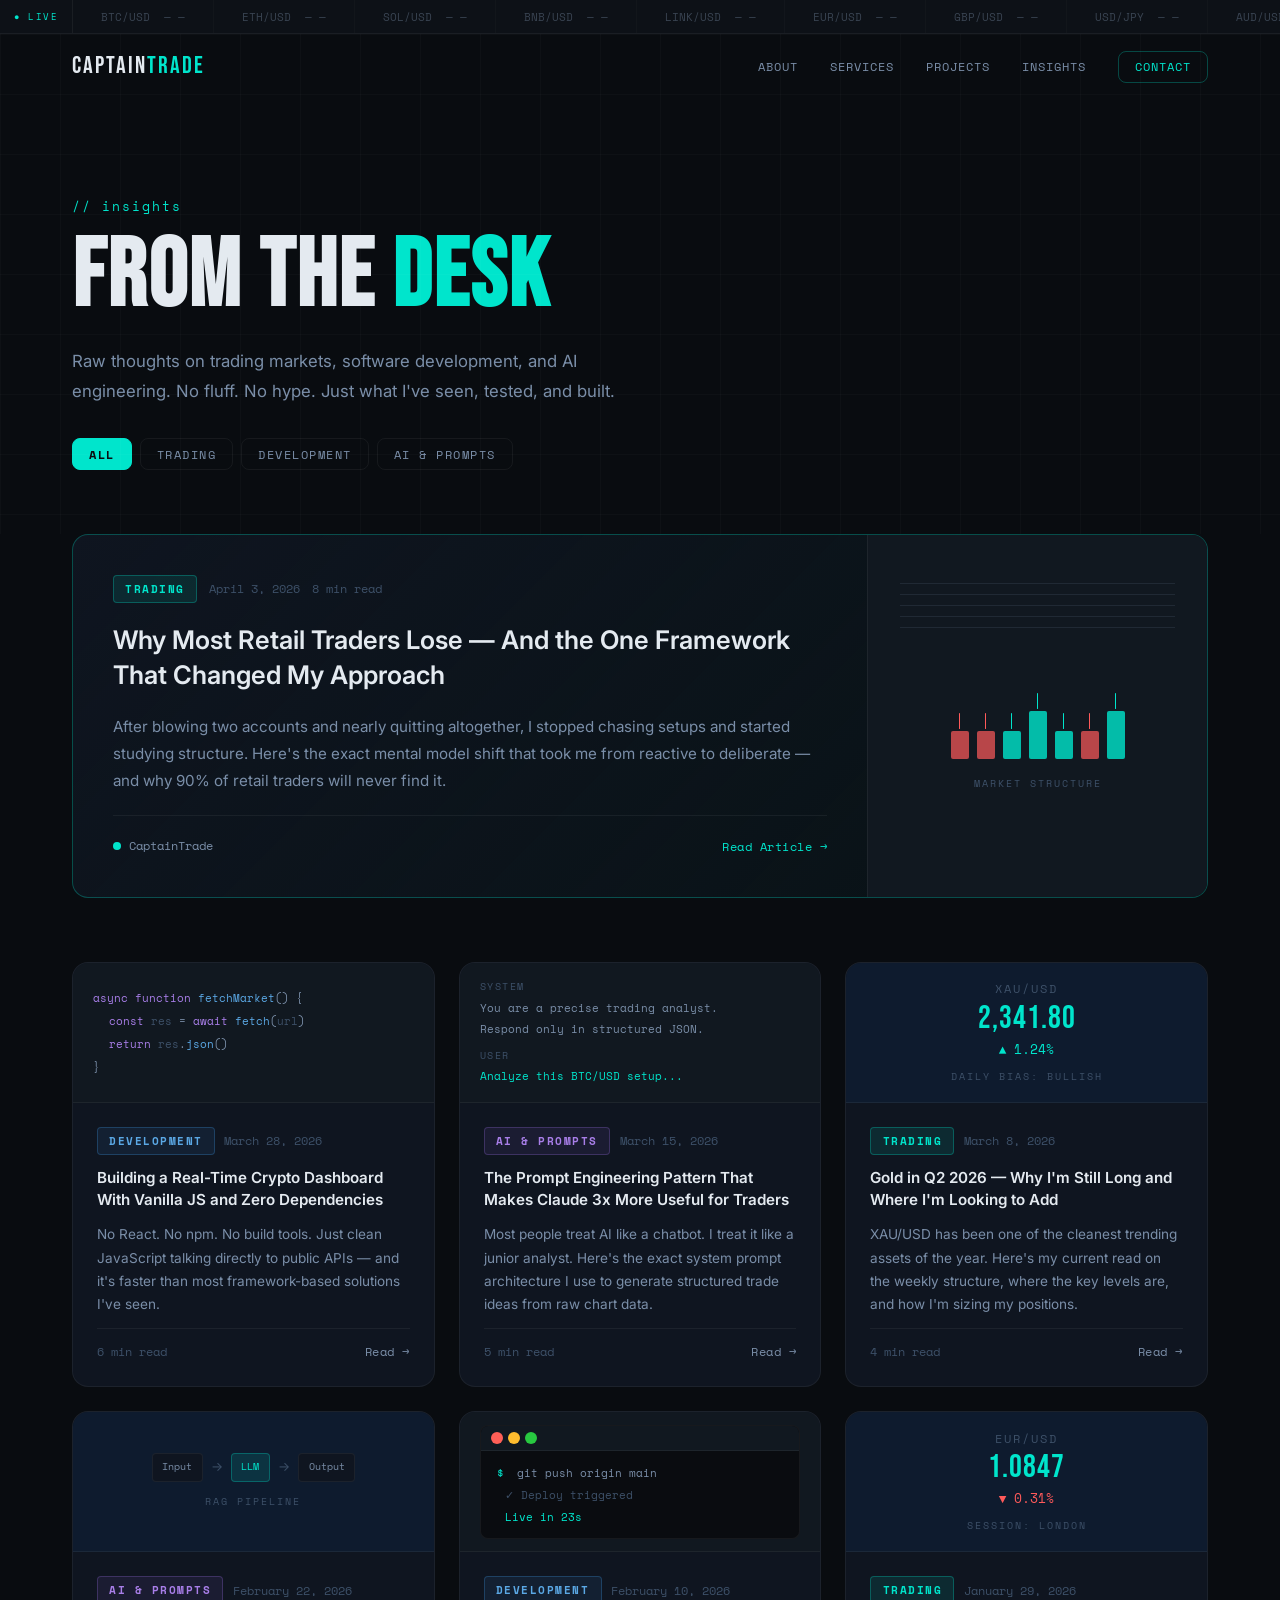
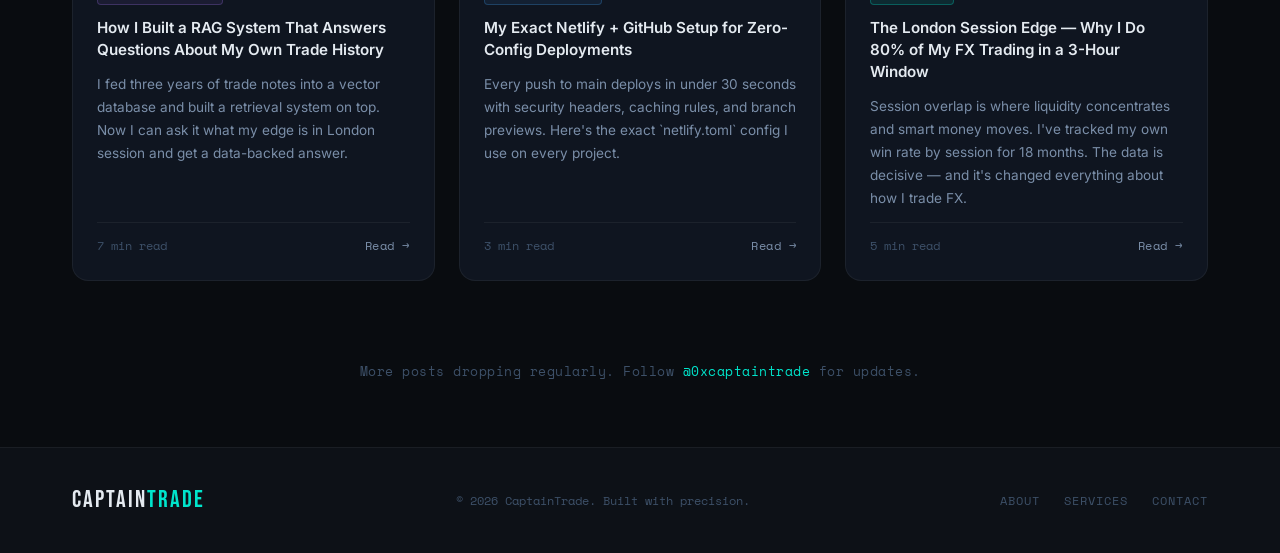
==== blog.html @ 6152d5cd "feat: 7 full blog post pages with TOC, sidebar, reading progress" ====
<!DOCTYPE html>
<html lang="en">
<head>
  <meta charset="UTF-8" />
  <meta name="viewport" content="width=device-width, initial-scale=1.0" />
  <title>Insights — CaptainTrade | Trading · Dev · AI</title>
  <meta name="description" content="Raw insights from the desk of CaptainTrade — market analysis, dev breakdowns, and AI engineering notes." />
  <meta name="author" content="CaptainTrade" />
  <meta name="robots" content="index, follow" />
  <link rel="canonical" href="https://captaintrade.netlify.app/blog" />

  <!-- Open Graph -->
  <meta property="og:type" content="website" />
  <meta property="og:url" content="https://captaintrade.netlify.app/blog" />
  <meta property="og:title" content="Insights — CaptainTrade" />
  <meta property="og:description" content="Trading analysis, dev breakdowns, and AI engineering notes from CaptainTrade." />
  <meta property="og:image" content="assets/images/pfp.jpg" />

  <!-- Twitter Card -->
  <meta name="twitter:card" content="summary_large_image" />
  <meta name="twitter:site" content="@0xcaptaintrade" />
  <meta name="twitter:title" content="Insights — CaptainTrade" />
  <meta name="twitter:description" content="Trading analysis, dev breakdowns, and AI engineering notes." />
  <meta name="twitter:image" content="assets/images/pfp.jpg" />

  <link rel="icon" type="image/x-icon" href="favicon.ico" />
  <link rel="preconnect" href="https://fonts.googleapis.com" />
  <link rel="preconnect" href="https://fonts.gstatic.com" crossorigin />
  <link href="https://fonts.googleapis.com/css2?family=Space+Mono:ital,wght@0,400;0,700;1,400&family=Bebas+Neue&family=Inter:wght@300;400;500;600&display=swap" rel="stylesheet" />
  <link rel="stylesheet" href="css/style.css" />
  <link rel="stylesheet" href="css/blog.css" />
</head>
<body>

  <!-- ========== TICKER ========== -->
  <div class="ticker-wrapper">
    <div class="ticker-track" id="tickerTrack">
      <span class="tick" id="t-BTC">BTC/USD &nbsp;— —</span>
      <span class="tick" id="t-ETH">ETH/USD &nbsp;— —</span>
      <span class="tick" id="t-SOL">SOL/USD &nbsp;— —</span>
      <span class="tick" id="t-BNB">BNB/USD &nbsp;— —</span>
      <span class="tick" id="t-LINK">LINK/USD &nbsp;— —</span>
      <span class="tick" id="t-EUR">EUR/USD &nbsp;— —</span>
      <span class="tick" id="t-GBP">GBP/USD &nbsp;— —</span>
      <span class="tick" id="t-JPY">USD/JPY &nbsp;— —</span>
      <span class="tick" id="t-AUD">AUD/USD &nbsp;— —</span>
      <span class="tick" id="t-XAU">XAU/USD &nbsp;— —</span>
      <span class="tick" id="t-BTC2">BTC/USD &nbsp;— —</span>
      <span class="tick" id="t-ETH2">ETH/USD &nbsp;— —</span>
      <span class="tick" id="t-SOL2">SOL/USD &nbsp;— —</span>
      <span class="tick" id="t-BNB2">BNB/USD &nbsp;— —</span>
      <span class="tick" id="t-LINK2">LINK/USD &nbsp;— —</span>
      <span class="tick" id="t-EUR2">EUR/USD &nbsp;— —</span>
      <span class="tick" id="t-GBP2">GBP/USD &nbsp;— —</span>
      <span class="tick" id="t-JPY2">USD/JPY &nbsp;— —</span>
      <span class="tick" id="t-AUD2">AUD/USD &nbsp;— —</span>
      <span class="tick" id="t-XAU2">XAU/USD &nbsp;— —</span>
    </div>
  </div>

  <!-- ========== NAVBAR ========== -->
  <nav id="navbar" class="scrolled">
    <div class="nav-inner">
      <a href="index.html" class="nav-logo">CAPTAIN<span>TRADE</span></a>
      <ul class="nav-links">
        <li><a href="index.html#about">About</a></li>
        <li><a href="index.html#services">Services</a></li>
        <li><a href="index.html#projects">Projects</a></li>
        <li><a href="blog.html" style="color: var(--accent);">Insights</a></li>
        <li><a href="index.html#contact" class="nav-cta">Contact</a></li>
      </ul>
      <button class="burger" id="burger" aria-label="Toggle menu">
        <span></span><span></span><span></span>
      </button>
    </div>
  </nav>

  <!-- Mobile Menu -->
  <div class="mobile-menu" id="mobileMenu">
    <ul>
      <li><a href="index.html#about" class="mob-link">About</a></li>
      <li><a href="index.html#services" class="mob-link">Services</a></li>
      <li><a href="index.html#projects" class="mob-link">Projects</a></li>
      <li><a href="blog.html" class="mob-link">Insights</a></li>
      <li><a href="index.html#contact" class="mob-link">Contact</a></li>
    </ul>
  </div>

  <!-- ========== BLOG HERO ========== -->
  <section class="blog-hero">
    <div class="blog-hero-bg"></div>
    <div class="container">
      <div class="blog-hero-inner">
        <p class="section-label">// insights</p>
        <h1 class="blog-hero-title">From the <span class="accent">Desk</span></h1>
        <p class="blog-hero-sub">Raw thoughts on trading markets, software development, and AI engineering. No fluff. No hype. Just what I've seen, tested, and built.</p>
        <div class="blog-tags-filter">
          <button class="btag active" data-filter="all">All</button>
          <button class="btag" data-filter="trading">Trading</button>
          <button class="btag" data-filter="dev">Development</button>
          <button class="btag" data-filter="ai">AI & Prompts</button>
        </div>
      </div>
    </div>
  </section>

  <!-- ========== FEATURED POST ========== -->
  <section class="blog-featured">
    <div class="container">
      <div class="featured-post-card" data-category="trading">
        <div class="fp-left">
          <div class="fp-meta">
            <span class="post-tag trading-tag">Trading</span>
            <span class="post-date">April 3, 2026</span>
            <span class="post-read">8 min read</span>
          </div>
          <h2 class="fp-title">Why Most Retail Traders Lose — And the One Framework That Changed My Approach</h2>
          <p class="fp-excerpt">
            After blowing two accounts and nearly quitting altogether, I stopped chasing setups and started studying structure. Here's the exact mental model shift that took me from reactive to deliberate — and why 90% of retail traders will never find it.
          </p>
          <div class="fp-footer">
            <div class="fp-author">
              <div class="author-dot"></div>
              <span>CaptainTrade</span>
            </div>
            <a href="blog/why-retail-traders-lose.html" class="post-read-link accent">Read Article →</a>
          </div>
        </div>
        <div class="fp-right">
          <div class="fp-visual trading-visual">
            <div class="chart-lines">
              <div class="cl cl1"></div>
              <div class="cl cl2"></div>
              <div class="cl cl3"></div>
              <div class="cl cl4"></div>
              <div class="cl cl5"></div>
            </div>
            <div class="chart-candles">
              <div class="candle red"><div class="wick"></div><div class="body"></div></div>
              <div class="candle red"><div class="wick"></div><div class="body"></div></div>
              <div class="candle green"><div class="wick"></div><div class="body"></div></div>
              <div class="candle green"><div class="wick"></div><div class="body tall"></div></div>
              <div class="candle green"><div class="wick"></div><div class="body"></div></div>
              <div class="candle red"><div class="wick"></div><div class="body"></div></div>
              <div class="candle green"><div class="wick"></div><div class="body tall"></div></div>
            </div>
            <div class="fp-visual-label">MARKET STRUCTURE</div>
          </div>
        </div>
      </div>
    </div>
  </section>

  <!-- ========== POST GRID ========== -->
  <section class="blog-grid-section">
    <div class="container">
      <div class="blog-grid" id="blogGrid">

        <!-- POST 1 — Dev -->
        <article class="post-card" data-category="dev">
          <div class="post-visual dev-visual">
            <div class="code-lines">
              <div class="code-line"><span class="cl-kw">async function</span> <span class="cl-fn">fetchMarket</span><span class="cl-px">()</span> <span class="cl-px">{</span></div>
              <div class="code-line pl"><span class="cl-kw">const</span> res <span class="cl-px">=</span> <span class="cl-kw">await</span> <span class="cl-fn">fetch</span><span class="cl-px">(</span>url<span class="cl-px">)</span></div>
              <div class="code-line pl"><span class="cl-kw">return</span> res<span class="cl-px">.</span><span class="cl-fn">json</span><span class="cl-px">()</span></div>
              <div class="code-line"><span class="cl-px">}</span></div>
            </div>
          </div>
          <div class="post-content">
            <div class="post-meta">
              <span class="post-tag dev-tag">Development</span>
              <span class="post-date">March 28, 2026</span>
            </div>
            <h3 class="post-title">Building a Real-Time Crypto Dashboard With Vanilla JS and Zero Dependencies</h3>
            <p class="post-excerpt">No React. No npm. No build tools. Just clean JavaScript talking directly to public APIs — and it's faster than most framework-based solutions I've seen.</p>
            <div class="post-footer">
              <span class="post-read">6 min read</span>
              <a href="blog/crypto-dashboard-vanilla-js.html" class="post-read-link">Read →</a>
            </div>
          </div>
        </article>

        <!-- POST 2 — AI -->
        <article class="post-card" data-category="ai">
          <div class="post-visual ai-visual">
            <div class="prompt-block">
              <div class="prompt-line sys">SYSTEM</div>
              <div class="prompt-line">You are a precise trading analyst.</div>
              <div class="prompt-line">Respond only in structured JSON.</div>
              <div class="prompt-line sys mt">USER</div>
              <div class="prompt-line accent-text">Analyze this BTC/USD setup...</div>
            </div>
          </div>
          <div class="post-content">
            <div class="post-meta">
              <span class="post-tag ai-tag">AI & Prompts</span>
              <span class="post-date">March 15, 2026</span>
            </div>
            <h3 class="post-title">The Prompt Engineering Pattern That Makes Claude 3x More Useful for Traders</h3>
            <p class="post-excerpt">Most people treat AI like a chatbot. I treat it like a junior analyst. Here's the exact system prompt architecture I use to generate structured trade ideas from raw chart data.</p>
            <div class="post-footer">
              <span class="post-read">5 min read</span>
              <a href="blog/prompt-engineering-for-traders.html" class="post-read-link">Read →</a>
            </div>
          </div>
        </article>

        <!-- POST 3 — Trading -->
        <article class="post-card" data-category="trading">
          <div class="post-visual trading-visual-sm">
            <div class="pair-display">
              <div class="pair-name">XAU/USD</div>
              <div class="pair-price accent">2,341.80</div>
              <div class="pair-change up">▲ 1.24%</div>
              <div class="pair-label">DAILY BIAS: BULLISH</div>
            </div>
          </div>
          <div class="post-content">
            <div class="post-meta">
              <span class="post-tag trading-tag">Trading</span>
              <span class="post-date">March 8, 2026</span>
            </div>
            <h3 class="post-title">Gold in Q2 2026 — Why I'm Still Long and Where I'm Looking to Add</h3>
            <p class="post-excerpt">XAU/USD has been one of the cleanest trending assets of the year. Here's my current read on the weekly structure, where the key levels are, and how I'm sizing my positions.</p>
            <div class="post-footer">
              <span class="post-read">4 min read</span>
              <a href="blog/gold-q2-2026-analysis.html" class="post-read-link">Read →</a>
            </div>
          </div>
        </article>

        <!-- POST 4 — AI -->
        <article class="post-card" data-category="ai">
          <div class="post-visual ai-visual-2">
            <div class="ai-nodes">
              <div class="ai-node">Input</div>
              <div class="ai-arrow">→</div>
              <div class="ai-node accent-node">LLM</div>
              <div class="ai-arrow">→</div>
              <div class="ai-node">Output</div>
            </div>
            <div class="ai-label">RAG PIPELINE</div>
          </div>
          <div class="post-content">
            <div class="post-meta">
              <span class="post-tag ai-tag">AI & Prompts</span>
              <span class="post-date">February 22, 2026</span>
            </div>
            <h3 class="post-title">How I Built a RAG System That Answers Questions About My Own Trade History</h3>
            <p class="post-excerpt">I fed three years of trade notes into a vector database and built a retrieval system on top. Now I can ask it what my edge is in London session and get a data-backed answer.</p>
            <div class="post-footer">
              <span class="post-read">7 min read</span>
              <a href="blog/rag-system-trade-history.html" class="post-read-link">Read →</a>
            </div>
          </div>
        </article>

        <!-- POST 5 — Dev -->
        <article class="post-card" data-category="dev">
          <div class="post-visual dev-visual-2">
            <div class="terminal-mini">
              <div class="tm-bar"><span class="tb-dot red"></span><span class="tb-dot yellow"></span><span class="tb-dot green"></span></div>
              <div class="tm-body">
                <div class="tm-line"><span class="t-prompt-m">$</span> git push origin main</div>
                <div class="tm-line out">✓ Deploy triggered</div>
                <div class="tm-line out accent-text">Live in 23s</div>
              </div>
            </div>
          </div>
          <div class="post-content">
            <div class="post-meta">
              <span class="post-tag dev-tag">Development</span>
              <span class="post-date">February 10, 2026</span>
            </div>
            <h3 class="post-title">My Exact Netlify + GitHub Setup for Zero-Config Deployments</h3>
            <p class="post-excerpt">Every push to main deploys in under 30 seconds with security headers, caching rules, and branch previews. Here's the exact `netlify.toml` config I use on every project.</p>
            <div class="post-footer">
              <span class="post-read">3 min read</span>
              <a href="blog/netlify-github-setup.html" class="post-read-link">Read →</a>
            </div>
          </div>
        </article>

        <!-- POST 6 — Trading -->
        <article class="post-card" data-category="trading">
          <div class="post-visual trading-visual-sm">
            <div class="pair-display">
              <div class="pair-name">EUR/USD</div>
              <div class="pair-price accent">1.0847</div>
              <div class="pair-change down">▼ 0.31%</div>
              <div class="pair-label">SESSION: LONDON</div>
            </div>
          </div>
          <div class="post-content">
            <div class="post-meta">
              <span class="post-tag trading-tag">Trading</span>
              <span class="post-date">January 29, 2026</span>
            </div>
            <h3 class="post-title">The London Session Edge — Why I Do 80% of My FX Trading in a 3-Hour Window</h3>
            <p class="post-excerpt">Session overlap is where liquidity concentrates and smart money moves. I've tracked my own win rate by session for 18 months. The data is decisive — and it's changed everything about how I trade FX.</p>
            <div class="post-footer">
              <span class="post-read">5 min read</span>
              <a href="blog/london-session-edge.html" class="post-read-link">Read →</a>
            </div>
          </div>
        </article>

      </div>

      <!-- Empty state (hidden by default, shown when filter has no results) -->
      <div class="blog-empty hidden" id="blogEmpty">
        <p>No posts in this category yet. Check back soon.</p>
      </div>

      <!-- Coming soon nudge -->
      <div class="blog-more">
        <p class="blog-more-text">More posts dropping regularly. Follow <a href="https://twitter.com/0xcaptaintrade" target="_blank" class="accent">@0xcaptaintrade</a> for updates.</p>
      </div>
    </div>
  </section>

  <!-- ========== FOOTER ========== -->
  <footer class="footer">
    <div class="container">
      <div class="footer-inner">
        <a href="index.html" class="nav-logo">CAPTAIN<span>TRADE</span></a>
        <p class="footer-copy">© 2026 CaptainTrade. Built with precision.</p>
        <div class="footer-links">
          <a href="index.html#about">About</a>
          <a href="index.html#services">Services</a>
          <a href="index.html#contact">Contact</a>
        </div>
      </div>
    </div>
  </footer>

  <script src="js/main.js" defer></script>
  <script src="js/blog.js" defer></script>
</body>
</html>
---- css/style.css ----
/* =============================================
   CAPTAINTRADE — style.css
   Theme: Ink × Precision — Navy / Teal / Grayscale
   Palette pulled from PFP: deep blacks, steel
   whites, ink greys. Accent: Teal #00E5CC
   ============================================= */

/* ---------- RESET & ROOT ---------- */
*, *::before, *::after {
  margin: 0;
  padding: 0;
  box-sizing: border-box;
}

:root {
  /* Core accent — teal precision */
  --accent: #00E5CC;
  --accent-dim: rgba(0, 229, 204, 0.12);
  --accent-border: rgba(0, 229, 204, 0.28);
  --accent-glow: rgba(0, 229, 204, 0.06);

  /* Backgrounds — ink-black to deep navy */
  --bg:      #090C10;
  --bg-2:    #0D1117;
  --bg-3:    #111820;
  --bg-card: #0F1520;
  --bg-navy: #0E1B2E;

  /* Borders */
  --border:       rgba(255,255,255,0.055);
  --border-mid:   rgba(255,255,255,0.10);
  --border-accent: rgba(0,229,204,0.28);

  /* Text — pulled from PFP grayscale */
  --text:       #E4EAF0;
  --text-muted: #7A8EA8;
  --text-dim:   #3D5068;

  /* Status */
  --green: #00C48C;
  --red:   #FF5A5A;

  /* Typography */
  --font-display: 'Bebas Neue', sans-serif;
  --font-mono:    'Space Mono', monospace;
  --font-body:    'Inter', sans-serif;

  --nav-h:    64px;
  --radius:   8px;
  --radius-lg:16px;
  --transition: 0.3s ease;
}

html {
  scroll-behavior: smooth;
  font-size: 16px;
}

body {
  background: var(--bg);
  color: var(--text);
  font-family: var(--font-body);
  line-height: 1.7;
  overflow-x: hidden;
}

/* ---------- TICKER ---------- */
.ticker-wrapper {
  width: 100%;
  background: var(--bg-2);
  border-bottom: 1px solid var(--border);
  overflow: hidden;
  height: 34px;
  display: flex;
  align-items: center;
}

.ticker-track {
  display: flex;
  gap: 0;
  animation: ticker 40s linear infinite;
  white-space: nowrap;
}

.tick {
  font-family: var(--font-mono);
  font-size: 11px;
  padding: 0 28px;
  color: var(--text-muted);
  border-right: 1px solid var(--border);
  line-height: 34px;
  transition: color 0.4s ease;
}

/* Neutral loading state — dims until real data arrives */
.tick:not(.up):not(.down) {
  opacity: 0.4;
  animation: tickPulse 1.8s ease-in-out infinite;
}

@keyframes tickPulse {
  0%, 100% { opacity: 0.4; }
  50%       { opacity: 0.7; }
}

.tick.up   { color: var(--accent); opacity: 1; animation: none; }
.tick.down { color: var(--red);    opacity: 1; animation: none; }

/* Live indicator dot in ticker bar */
.ticker-wrapper::before {
  content: '● LIVE';
  font-family: var(--font-mono);
  font-size: 9px;
  color: var(--accent);
  letter-spacing: 1.5px;
  padding: 0 14px;
  border-right: 1px solid var(--border);
  line-height: 34px;
  flex-shrink: 0;
  animation: livePulse 2s ease-in-out infinite;
}

@keyframes livePulse {
  0%, 100% { opacity: 1; }
  50%       { opacity: 0.5; }
}

@keyframes ticker {
  0% { transform: translateX(0); }
  100% { transform: translateX(-50%); }
}

/* ---------- NAVBAR ---------- */
#navbar {
  position: fixed;
  top: 34px;
  left: 0;
  width: 100%;
  z-index: 1000;
  background: transparent;
  transition: background var(--transition), box-shadow var(--transition), top var(--transition);
}

#navbar.scrolled {
  background: rgba(10,10,11,0.95);
  backdrop-filter: blur(12px);
  box-shadow: 0 1px 0 var(--border);
  top: 0;
}

.nav-inner {
  max-width: 1200px;
  margin: 0 auto;
  padding: 0 2rem;
  height: var(--nav-h);
  display: flex;
  align-items: center;
  justify-content: space-between;
}

.nav-logo {
  font-family: var(--font-display);
  font-size: 1.5rem;
  letter-spacing: 2px;
  color: var(--text);
  text-decoration: none;
}

.nav-logo span { color: var(--accent); }

.nav-links {
  list-style: none;
  display: flex;
  align-items: center;
  gap: 2rem;
}

.nav-links a {
  font-family: var(--font-mono);
  font-size: 0.75rem;
  letter-spacing: 1px;
  color: var(--text-muted);
  text-decoration: none;
  text-transform: uppercase;
  transition: color var(--transition);
}

.nav-links a:hover { color: var(--text); }

.nav-cta {
  color: var(--accent) !important;
  border: 1px solid var(--border-accent);
  padding: 0.4rem 1rem;
  border-radius: var(--radius);
  transition: background var(--transition) !important;
}

.nav-cta:hover {
  background: var(--accent-dim) !important;
}

/* Burger */
.burger {
  display: none;
  flex-direction: column;
  gap: 5px;
  background: none;
  border: none;
  cursor: pointer;
  padding: 4px;
}

.burger span {
  display: block;
  width: 24px;
  height: 2px;
  background: var(--text);
  transition: var(--transition);
}

/* Mobile Menu */
.mobile-menu {
  position: fixed;
  top: 0;
  right: -100%;
  width: 75%;
  max-width: 300px;
  height: 100vh;
  background: var(--bg-2);
  border-left: 1px solid var(--border);
  z-index: 999;
  transition: right 0.4s cubic-bezier(0.4,0,0.2,1);
  padding: 6rem 2rem 2rem;
}

.mobile-menu.open { right: 0; }

.mobile-menu ul {
  list-style: none;
  display: flex;
  flex-direction: column;
  gap: 1.5rem;
}

.mobile-menu a {
  font-family: var(--font-mono);
  font-size: 1rem;
  color: var(--text-muted);
  text-decoration: none;
  text-transform: uppercase;
  letter-spacing: 1px;
  transition: color var(--transition);
}

.mobile-menu a:hover { color: var(--accent); }

/* ---------- SECTIONS / LAYOUT ---------- */
.section {
  padding: 6rem 0;
}

.container {
  max-width: 1200px;
  margin: 0 auto;
  padding: 0 2rem;
}

.section-header {
  margin-bottom: 3.5rem;
}

.section-label {
  font-family: var(--font-mono);
  font-size: 0.8rem;
  color: var(--accent);
  letter-spacing: 2px;
  margin-bottom: 0.75rem;
  text-transform: lowercase;
}

.section-title {
  font-family: var(--font-display);
  font-size: clamp(2.5rem, 5vw, 4rem);
  line-height: 1.05;
  letter-spacing: 1px;
  color: var(--text);
}

.section-sub {
  color: var(--text-muted);
  margin-top: 0.75rem;
  font-size: 1.05rem;
}

.accent { color: var(--accent); }

/* ---------- HERO ---------- */
.hero {
  min-height: 100vh;
  display: flex;
  flex-direction: column;
  justify-content: center;
  align-items: flex-start;
  padding: calc(var(--nav-h) + 34px + 2rem) 2rem 2rem;
  max-width: 1200px;
  margin: 0 auto;
  position: relative;
}

.hero-bg-grid {
  position: fixed;
  inset: 0;
  background-image:
    linear-gradient(rgba(255,255,255,0.025) 1px, transparent 1px),
    linear-gradient(90deg, rgba(255,255,255,0.025) 1px, transparent 1px);
  background-size: 60px 60px;
  pointer-events: none;
  z-index: -1;
}

.hero-glow {
  position: absolute;
  top: 10%;
  right: -10%;
  width: 600px;
  height: 600px;
  background: radial-gradient(circle, rgba(0,229,204,0.06) 0%, transparent 70%);
  pointer-events: none;
  z-index: -1;
}

.hero-eyebrow {
  font-family: var(--font-mono);
  font-size: 0.78rem;
  color: var(--text-muted);
  letter-spacing: 2px;
  margin-bottom: 1.5rem;
}

.hero-name {
  font-family: var(--font-display);
  font-size: clamp(5rem, 14vw, 11rem);
  line-height: 0.92;
  letter-spacing: 2px;
  margin-bottom: 2rem;
}

.hero-roles {
  display: flex;
  flex-wrap: wrap;
  align-items: center;
  gap: 0.5rem;
  margin-bottom: 2rem;
}

.role-tag {
  font-family: var(--font-mono);
  font-size: 0.78rem;
  color: var(--text-muted);
  text-transform: uppercase;
  letter-spacing: 1.5px;
}

.accent-tag { color: var(--accent); }
.role-sep { color: var(--text-dim); }

.hero-sub {
  max-width: 560px;
  color: var(--text-muted);
  font-size: 1.05rem;
  margin-bottom: 2.5rem;
  line-height: 1.8;
}

.hero-actions {
  display: flex;
  gap: 1rem;
  flex-wrap: wrap;
  margin-bottom: 4rem;
}

/* Buttons */
.btn-primary {
  display: inline-block;
  background: var(--accent);
  color: #0A0A0B;
  font-family: var(--font-mono);
  font-size: 0.8rem;
  font-weight: 700;
  text-transform: uppercase;
  letter-spacing: 1.5px;
  padding: 0.9rem 2rem;
  border-radius: var(--radius);
  text-decoration: none;
  transition: background var(--transition), transform var(--transition), box-shadow var(--transition);
  border: none;
  cursor: pointer;
}

.btn-primary:hover {
  background: var(--accent);
  transform: translateY(-2px);
  box-shadow: 0 8px 24px rgba(0,229,204,0.22);
}

.btn-outline {
  display: inline-block;
  background: transparent;
  color: var(--text);
  font-family: var(--font-mono);
  font-size: 0.8rem;
  text-transform: uppercase;
  letter-spacing: 1.5px;
  padding: 0.9rem 2rem;
  border-radius: var(--radius);
  text-decoration: none;
  border: 1px solid var(--border);
  transition: border-color var(--transition), color var(--transition), transform var(--transition);
}

.btn-outline:hover {
  border-color: var(--accent);
  color: var(--accent);
  transform: translateY(-2px);
}

.full-width { width: 100%; text-align: center; }

/* Hero Stats */
.hero-stat-row {
  display: flex;
  align-items: center;
  gap: 0;
  border: 1px solid var(--border);
  border-radius: var(--radius-lg);
  background: var(--bg-card);
  padding: 1.5rem 2.5rem;
  flex-wrap: wrap;
  row-gap: 1.5rem;
}

.hero-stat {
  display: flex;
  flex-direction: column;
  align-items: center;
  flex: 1;
  min-width: 120px;
}

.stat-num {
  font-family: var(--font-display);
  font-size: 2.8rem;
  color: var(--accent);
  line-height: 1;
}

.stat-plus {
  font-family: var(--font-display);
  font-size: 1.8rem;
  color: var(--accent);
}

.stat-label {
  font-family: var(--font-mono);
  font-size: 0.7rem;
  color: var(--text-dim);
  text-transform: uppercase;
  letter-spacing: 1px;
  margin-top: 0.3rem;
}

.hero-stat-divider {
  width: 1px;
  height: 48px;
  background: var(--border);
  flex-shrink: 0;
}

/* Scroll Down */
.scroll-down {
  position: absolute;
  bottom: 2rem;
  right: 0;
  display: flex;
  flex-direction: column;
  align-items: center;
  gap: 0.5rem;
  text-decoration: none;
  color: var(--text-dim);
}

.scroll-down span {
  font-family: var(--font-mono);
  font-size: 0.65rem;
  text-transform: uppercase;
  letter-spacing: 2px;
  writing-mode: vertical-rl;
}

.scroll-arrow {
  width: 1px;
  height: 60px;
  background: linear-gradient(to bottom, var(--text-dim), transparent);
  animation: scrollPulse 1.5s ease-in-out infinite;
}

@keyframes scrollPulse {
  0%, 100% { opacity: 1; }
  50% { opacity: 0.2; }
}

/* ---------- ABOUT ---------- */
.about-section { background: var(--bg-2); }

.about-grid {
  display: grid;
  grid-template-columns: 1fr 1fr;
  gap: 5rem;
  align-items: center;
}

.about-text {
  color: var(--text-muted);
  margin-bottom: 1.25rem;
  font-size: 1.02rem;
}

.about-highlights {
  display: flex;
  flex-direction: column;
  gap: 1rem;
  margin-top: 2rem;
}

.highlight-item {
  display: flex;
  gap: 1rem;
  align-items: flex-start;
  padding: 1rem 1.25rem;
  border: 1px solid var(--border);
  border-radius: var(--radius);
  background: var(--bg-card);
  transition: border-color var(--transition);
}

.highlight-item:hover { border-color: var(--border-accent); }

.highlight-icon {
  font-size: 1.1rem;
  color: var(--text-dim);
  width: 24px;
  flex-shrink: 0;
  margin-top: 2px;
}

.highlight-icon.accent { color: var(--accent); }

.highlight-item strong {
  display: block;
  color: var(--text);
  font-size: 0.9rem;
  margin-bottom: 0.1rem;
}

.highlight-item span {
  font-size: 0.83rem;
  color: var(--text-muted);
}

/* About Card */
.about-card {
  border: 1px solid var(--border);
  border-radius: var(--radius-lg);
  background: var(--bg-card);
  overflow: hidden;
  transition: border-color var(--transition);
  padding: 2rem;
  display: flex;
  flex-direction: column;
  gap: 1.75rem;
}

.about-card:hover { border-color: var(--border-accent); }

/* PFP Frame — ink/manga aesthetic */
.pfp-frame {
  position: relative;
  width: 100%;
  aspect-ratio: 1 / 1;
  border-radius: var(--radius);
  overflow: hidden;
  background: #090C10;
}

.pfp-large {
  width: 100%;
  height: 100%;
  object-fit: cover;
  object-position: center top;
  display: block;
  filter: contrast(1.1) brightness(0.9) grayscale(0.1);
  transition: transform 0.5s ease, filter 0.5s ease;
}

.pfp-frame:hover .pfp-large {
  transform: scale(1.03);
  filter: contrast(1.08) brightness(0.95) grayscale(0);
}

/* Corner brackets */
.pfp-corner {
  position: absolute;
  width: 20px;
  height: 20px;
  z-index: 2;
}
.pfp-corner.tl { top: 10px; left: 10px; border-top: 2px solid var(--accent); border-left: 2px solid var(--accent); }
.pfp-corner.tr { top: 10px; right: 10px; border-top: 2px solid var(--accent); border-right: 2px solid var(--accent); }
.pfp-corner.bl { bottom: 10px; left: 10px; border-bottom: 2px solid var(--accent); border-left: 2px solid var(--accent); }
.pfp-corner.br { bottom: 10px; right: 10px; border-bottom: 2px solid var(--accent); border-right: 2px solid var(--accent); }

/* Overlay label at bottom */
.pfp-overlay-label {
  position: absolute;
  bottom: 0;
  left: 0;
  right: 0;
  padding: 2.5rem 1.25rem 1rem;
  background: linear-gradient(to top, rgba(9,12,16,0.92) 0%, transparent 100%);
  display: flex;
  flex-direction: column;
  gap: 0.25rem;
}

.pfp-tag {
  font-family: var(--font-display);
  font-size: 1.6rem;
  color: var(--text);
  letter-spacing: 3px;
  line-height: 1;
}

.pfp-sub {
  font-family: var(--font-mono);
  font-size: 0.68rem;
  color: var(--accent);
  letter-spacing: 1.5px;
  text-transform: uppercase;
}


.card-data {
  width: 100%;
  display: flex;
  flex-direction: column;
  gap: 0.75rem;
}

.data-row {
  display: flex;
  justify-content: space-between;
  align-items: center;
  padding: 0.6rem 0;
  border-bottom: 1px solid var(--border);
}

.data-row:last-child { border-bottom: none; }

.data-key {
  font-family: var(--font-mono);
  font-size: 0.7rem;
  color: var(--text-dim);
  letter-spacing: 2px;
  text-transform: uppercase;
}

.data-val {
  font-family: var(--font-mono);
  font-size: 0.78rem;
  color: var(--text-muted);
  text-align: right;
}

.status-live {
  display: flex;
  align-items: center;
  gap: 0.4rem;
  color: var(--green) !important;
}

.dot {
  width: 7px;
  height: 7px;
  border-radius: 50%;
  background: var(--green);
  animation: pulse-dot 1.5s ease-in-out infinite;
  flex-shrink: 0;
}

@keyframes pulse-dot {
  0%, 100% { opacity: 1; transform: scale(1); }
  50% { opacity: 0.5; transform: scale(0.8); }
}

/* ---------- SKILLS ---------- */
.skills-section { background: var(--bg); }

.skills-grid {
  display: grid;
  grid-template-columns: repeat(3, 1fr);
  gap: 1.5rem;
}

.skill-category {
  background: var(--bg-card);
  border: 1px solid var(--border);
  border-radius: var(--radius-lg);
  padding: 2rem;
  transition: border-color var(--transition), transform var(--transition);
}

.skill-category:hover {
  border-color: var(--border-accent);
  transform: translateY(-4px);
}

.skill-cat-header {
  display: flex;
  align-items: center;
  gap: 0.75rem;
  margin-bottom: 1.5rem;
}

.skill-cat-icon {
  font-size: 1.2rem;
  color: var(--text-dim);
}

.skill-cat-icon.accent { color: var(--accent); }

.skill-cat-header h3 {
  font-size: 0.95rem;
  font-weight: 600;
  color: var(--text);
  letter-spacing: 0.3px;
}

.skill-tags {
  display: flex;
  flex-wrap: wrap;
  gap: 0.5rem;
}

.stag {
  font-family: var(--font-mono);
  font-size: 0.72rem;
  padding: 0.35rem 0.75rem;
  background: rgba(255,255,255,0.04);
  border: 1px solid var(--border);
  border-radius: 4px;
  color: var(--text-muted);
  letter-spacing: 0.5px;
  transition: border-color var(--transition), color var(--transition);
}

.stag:hover { border-color: rgba(255,255,255,0.15); color: var(--text); }

.accent-stag {
  background: var(--accent-dim);
  border-color: var(--border-accent);
  color: var(--accent);
}

.accent-stag:hover { border-color: var(--accent); color: var(--accent); }

/* ---------- SERVICES ---------- */
.services-section { background: var(--bg-2); }

.services-grid {
  display: grid;
  grid-template-columns: repeat(2, 1fr);
  gap: 1.5rem;
}

.service-card {
  background: var(--bg-card);
  border: 1px solid var(--border);
  border-radius: var(--radius-lg);
  padding: 2.5rem;
  position: relative;
  transition: border-color var(--transition), transform var(--transition);
  display: flex;
  flex-direction: column;
  gap: 1rem;
}

.service-card:hover {
  border-color: rgba(255,255,255,0.12);
  transform: translateY(-4px);
}

.featured-card {
  border-color: var(--border-accent);
  background: linear-gradient(135deg, var(--bg-card) 0%, rgba(0,229,204,0.04) 100%);
}

.featured-card:hover {
  border-color: var(--accent);
  box-shadow: 0 20px 60px rgba(0,229,204,0.07);
}

.service-num {
  font-family: var(--font-mono);
  font-size: 0.7rem;
  color: var(--text-dim);
  letter-spacing: 2px;
}

.service-icon {
  font-size: 1.5rem;
  color: var(--text-dim);
}

.service-icon.accent { color: var(--accent); }

.service-card h3 {
  font-size: 1.1rem;
  font-weight: 600;
  color: var(--text);
}

.service-card p {
  color: var(--text-muted);
  font-size: 0.92rem;
  line-height: 1.7;
}

.service-list {
  list-style: none;
  display: flex;
  flex-direction: column;
  gap: 0.4rem;
  margin-top: 0.5rem;
}

.service-list li {
  font-family: var(--font-mono);
  font-size: 0.75rem;
  color: var(--text-muted);
  padding-left: 1rem;
  position: relative;
}

.service-list li::before {
  content: '→';
  position: absolute;
  left: 0;
  color: var(--text-dim);
}

.service-link {
  font-family: var(--font-mono);
  font-size: 0.78rem;
  color: var(--text-muted);
  text-decoration: none;
  letter-spacing: 1px;
  margin-top: auto;
  transition: color var(--transition);
}

.service-link:hover, .service-link.accent { color: var(--accent); }

/* ---------- PROJECTS ---------- */
.projects-section { background: var(--bg); }

.projects-grid {
  display: grid;
  grid-template-columns: repeat(3, 1fr);
  gap: 1.5rem;
  margin-bottom: 3rem;
}

.project-card {
  background: var(--bg-card);
  border: 1px solid var(--border);
  border-radius: var(--radius-lg);
  padding: 2rem;
  display: flex;
  flex-direction: column;
  gap: 1rem;
  transition: border-color var(--transition), transform var(--transition);
}

.project-card:hover {
  border-color: rgba(255,255,255,0.1);
  transform: translateY(-4px);
}

.featured-proj {
  border-color: var(--border-accent);
}

.featured-proj:hover {
  border-color: var(--accent);
  box-shadow: 0 20px 60px rgba(0,229,204,0.07);
}

.project-top {
  display: flex;
  justify-content: space-between;
  align-items: center;
}

.project-type {
  font-family: var(--font-mono);
  font-size: 0.7rem;
  color: var(--text-dim);
  text-transform: uppercase;
  letter-spacing: 1px;
}

.accent-type { color: var(--accent) !important; }

.project-year {
  font-family: var(--font-mono);
  font-size: 0.7rem;
  color: var(--text-dim);
}

.project-img-placeholder {
  width: 100%;
  height: 120px;
  background: var(--bg-3);
  border-radius: var(--radius);
  border: 1px solid var(--border);
  display: flex;
  align-items: center;
  justify-content: center;
}

.accent-proj-bg { background: var(--accent-dim); border-color: var(--border-accent); }

.proj-icon {
  font-size: 2rem;
  color: var(--text-dim);
}

.project-title {
  font-size: 1rem;
  font-weight: 600;
  color: var(--text);
}

.project-desc {
  color: var(--text-muted);
  font-size: 0.88rem;
  line-height: 1.65;
}

.project-tags {
  display: flex;
  flex-wrap: wrap;
  gap: 0.4rem;
}

.project-tags span {
  font-family: var(--font-mono);
  font-size: 0.68rem;
  padding: 0.25rem 0.6rem;
  background: rgba(255,255,255,0.04);
  border: 1px solid var(--border);
  border-radius: 4px;
  color: var(--text-dim);
}

.project-links {
  display: flex;
  gap: 1rem;
  align-items: center;
  margin-top: auto;
}

.proj-link {
  font-family: var(--font-mono);
  font-size: 0.75rem;
  color: var(--text-muted);
  text-decoration: none;
  transition: color var(--transition);
  letter-spacing: 0.5px;
}

.proj-link:hover, .proj-link.accent { color: var(--accent); }

.proj-link-ghost {
  font-family: var(--font-mono);
  font-size: 0.75rem;
  color: var(--text-dim);
  text-decoration: none;
  transition: color var(--transition);
}

.proj-link-ghost:hover { color: var(--text-muted); }

.projects-cta { text-align: center; }

/* ---------- TESTIMONIALS ---------- */
.testimonials-section { background: var(--bg); }

.testi-grid {
  display: grid;
  grid-template-columns: repeat(3, 1fr);
  gap: 1.5rem;
}

.testi-card {
  background: var(--bg-card);
  border: 1px solid var(--border);
  border-radius: var(--radius-lg);
  padding: 2rem;
  display: flex;
  flex-direction: column;
  gap: 1.25rem;
  position: relative;
  transition: border-color var(--transition), transform var(--transition);
}

.testi-card:hover {
  border-color: var(--border-mid);
  transform: translateY(-4px);
}

.featured-testi {
  border-color: var(--border-accent);
  background: linear-gradient(145deg, var(--bg-card) 0%, rgba(0,229,204,0.04) 100%);
}

.featured-testi:hover {
  border-color: var(--accent);
  box-shadow: 0 20px 60px rgba(0,229,204,0.07);
}

.testi-quote-mark {
  font-family: var(--font-display);
  font-size: 4rem;
  line-height: 0.8;
  color: var(--text-dim);
  user-select: none;
}

.testi-quote-mark.accent { color: var(--accent); opacity: 0.6; }

.testi-body {
  color: var(--text-muted);
  font-size: 0.92rem;
  line-height: 1.8;
  flex: 1;
  font-style: italic;
}

.testi-footer {
  display: flex;
  align-items: center;
  gap: 0.85rem;
  padding-top: 1rem;
  border-top: 1px solid var(--border);
}

.testi-avatar {
  width: 40px;
  height: 40px;
  border-radius: 50%;
  background: var(--bg-3);
  border: 1px solid var(--border-mid);
  display: flex;
  align-items: center;
  justify-content: center;
  font-family: var(--font-mono);
  font-size: 0.72rem;
  color: var(--text-muted);
  flex-shrink: 0;
}

.testi-avatar.accent-avatar {
  background: var(--accent-dim);
  border-color: var(--border-accent);
  color: var(--accent);
}

.testi-meta {
  flex: 1;
  display: flex;
  flex-direction: column;
  gap: 0.15rem;
}

.testi-meta strong {
  font-size: 0.85rem;
  color: var(--text);
  font-weight: 600;
}

.testi-meta span {
  font-family: var(--font-mono);
  font-size: 0.68rem;
  color: var(--text-dim);
  letter-spacing: 0.5px;
}

.testi-stars {
  font-size: 0.75rem;
  color: var(--accent);
  letter-spacing: 1px;
  flex-shrink: 0;
}

@media (max-width: 1024px) {
  .testi-grid { grid-template-columns: 1fr 1fr; }
  .testi-card:last-child { grid-column: 1 / -1; max-width: 600px; margin: 0 auto; width: 100%; }
}

@media (max-width: 640px) {
  .testi-grid { grid-template-columns: 1fr; }
  .testi-card:last-child { grid-column: auto; max-width: 100%; }
}

/* ---------- TERMINAL ---------- */
.terminal-section { background: var(--bg-2); }

.terminal-box {
  border: 1px solid var(--border);
  border-radius: var(--radius-lg);
  overflow: hidden;
  background: #0D0D10;
  max-width: 800px;
  margin: 0 auto;
}

.terminal-topbar {
  background: var(--bg-3);
  border-bottom: 1px solid var(--border);
  padding: 0.75rem 1.25rem;
  display: flex;
  align-items: center;
  gap: 0.5rem;
}

.tb-dot {
  width: 12px;
  height: 12px;
  border-radius: 50%;
}

.tb-dot.red { background: #FF5F57; }
.tb-dot.yellow { background: #FEBC2E; }
.tb-dot.green { background: #28C840; }

.tb-title {
  font-family: var(--font-mono);
  font-size: 0.75rem;
  color: var(--text-dim);
  margin-left: 0.75rem;
  letter-spacing: 1px;
}

.terminal-body {
  padding: 2rem;
  font-family: var(--font-mono);
  font-size: 0.82rem;
  line-height: 1.9;
}

.t-line { display: flex; }

.t-prompt {
  color: var(--accent);
  margin-right: 0.75rem;
  flex-shrink: 0;
}

.t-cmd { color: #A8B4C8; }

.t-out {
  color: var(--text-muted);
  padding-left: 1.75rem;
}

.t-key {
  color: var(--text-dim);
  min-width: 140px;
  flex-shrink: 0;
}

.t-val { color: var(--text-muted); }
.t-val.green { color: var(--green); }
.t-val.accent { color: var(--accent); }

.t-cursor { padding-left: 0; }

.cursor-blink {
  color: var(--accent);
  animation: blink 1s step-end infinite;
}

@keyframes blink {
  0%, 100% { opacity: 1; }
  50% { opacity: 0; }
}

/* ---------- CONTACT ---------- */
.contact-section { background: var(--bg); }

.contact-grid {
  display: grid;
  grid-template-columns: 1fr 1.4fr;
  gap: 5rem;
  align-items: start;
}

.contact-links {
  display: flex;
  flex-direction: column;
  gap: 1rem;
}

.contact-social {
  display: flex;
  align-items: center;
  gap: 1.25rem;
  padding: 1.25rem 1.5rem;
  background: var(--bg-card);
  border: 1px solid var(--border);
  border-radius: var(--radius-lg);
  text-decoration: none;
  transition: border-color var(--transition), transform var(--transition);
}

.contact-social:hover {
  border-color: var(--border-accent);
  transform: translateX(4px);
}

.social-icon {
  width: 44px;
  height: 44px;
  background: var(--bg-3);
  border: 1px solid var(--border);
  border-radius: var(--radius);
  display: flex;
  align-items: center;
  justify-content: center;
  font-family: var(--font-mono);
  font-size: 0.9rem;
  color: var(--accent);
  flex-shrink: 0;
}

.contact-social strong {
  display: block;
  font-size: 0.88rem;
  color: var(--text);
  margin-bottom: 0.15rem;
}

.contact-social span {
  font-family: var(--font-mono);
  font-size: 0.72rem;
  color: var(--text-dim);
}

/* Contact Form */
.contact-form {
  display: flex;
  flex-direction: column;
  gap: 1.25rem;
}

.form-group {
  display: flex;
  flex-direction: column;
  gap: 0.5rem;
}

.form-group label {
  font-family: var(--font-mono);
  font-size: 0.72rem;
  color: var(--text-dim);
  text-transform: uppercase;
  letter-spacing: 1.5px;
}

.form-group input,
.form-group select,
.form-group textarea {
  background: var(--bg-card);
  border: 1px solid var(--border);
  border-radius: var(--radius);
  color: var(--text);
  font-family: var(--font-body);
  font-size: 0.92rem;
  padding: 0.85rem 1rem;
  transition: border-color var(--transition);
  outline: none;
  width: 100%;
  resize: vertical;
}

.form-group input::placeholder,
.form-group textarea::placeholder {
  color: var(--text-dim);
}

.form-group input:focus,
.form-group select:focus,
.form-group textarea:focus {
  border-color: var(--border-accent);
}

.form-group select {
  appearance: none;
  cursor: pointer;
  color: var(--text-dim);
}

.form-group select option {
  background: var(--bg-card);
  color: var(--text);
}

.form-success {
  font-family: var(--font-mono);
  font-size: 0.82rem;
  color: var(--green);
  text-align: center;
  padding: 0.75rem;
  border: 1px solid rgba(0,196,140,0.3);
  border-radius: var(--radius);
  background: rgba(0,196,140,0.05);
}

.form-error {
  font-family: var(--font-mono);
  font-size: 0.82rem;
  color: var(--red);
  text-align: center;
  padding: 0.75rem;
  border: 1px solid rgba(255,90,90,0.3);
  border-radius: var(--radius);
  background: rgba(255,90,90,0.05);
}

.hidden { display: none; }

/* ---------- FOOTER ---------- */
.footer {
  background: var(--bg-2);
  border-top: 1px solid var(--border);
  padding: 2rem 0;
}

.footer-inner {
  display: flex;
  justify-content: space-between;
  align-items: center;
  flex-wrap: wrap;
  gap: 1rem;
}

.footer-copy {
  font-family: var(--font-mono);
  font-size: 0.72rem;
  color: var(--text-dim);
}

.footer-links {
  display: flex;
  gap: 1.5rem;
}

.footer-links a {
  font-family: var(--font-mono);
  font-size: 0.72rem;
  color: var(--text-dim);
  text-decoration: none;
  text-transform: uppercase;
  letter-spacing: 1px;
  transition: color var(--transition);
}

.footer-links a:hover { color: var(--accent); }

/* ---------- SCROLL ANIMATIONS ---------- */
.reveal, .reveal-right, .reveal-delay {
  opacity: 0;
  transform: translateY(40px);
  transition: opacity 0.7s ease, transform 0.7s ease;
}

.reveal-right {
  transform: translateX(40px);
}

.reveal-delay {
  transition-delay: 0.35s;
}

.reveal.visible,
.reveal-right.visible,
.reveal-delay.visible {
  opacity: 1;
  transform: translate(0);
}

/* ---------- RESPONSIVE ---------- */
@media (max-width: 1024px) {
  .skills-grid {
    grid-template-columns: 1fr 1fr;
  }

  .about-grid {
    grid-template-columns: 1fr;
    gap: 3rem;
  }

  .about-right { order: -1; }
}

@media (max-width: 768px) {
  .nav-links { display: none; }
  .burger { display: flex; }

  .hero-name { font-size: clamp(4rem, 18vw, 7rem); }

  .hero-stat-row {
    padding: 1.25rem 1.5rem;
    gap: 0;
  }

  .hero-stat-divider { display: none; }

  .hero-stat {
    flex: 1 1 40%;
    padding: 0.5rem;
    border-bottom: 1px solid var(--border);
  }

  .services-grid {
    grid-template-columns: 1fr;
  }

  .projects-grid {
    grid-template-columns: 1fr;
  }

  .skills-grid {
    grid-template-columns: 1fr;
  }

  .contact-grid {
    grid-template-columns: 1fr;
    gap: 3rem;
  }

  .footer-inner {
    flex-direction: column;
    text-align: center;
  }

  .section { padding: 4rem 0; }
}

@media (max-width: 480px) {
  .hero-actions { flex-direction: column; }
  .btn-primary, .btn-outline { text-align: center; }
  .hero-roles { flex-direction: column; gap: 0.25rem; }
  .role-sep { display: none; }
}
---- css/blog.css ----
/* =============================================
   CAPTAINTRADE — blog.css
   Blog listing page styles
   ============================================= */

/* ---------- BLOG HERO ---------- */
.blog-hero {
  position: relative;
  padding: calc(var(--nav-h) + 34px + 4rem) 0 4rem;
  overflow: hidden;
}

.blog-hero-bg {
  position: absolute;
  inset: 0;
  background-image:
    linear-gradient(rgba(255,255,255,0.02) 1px, transparent 1px),
    linear-gradient(90deg, rgba(255,255,255,0.02) 1px, transparent 1px);
  background-size: 60px 60px;
  pointer-events: none;
}

.blog-hero-inner {
  max-width: 700px;
}

.blog-hero-title {
  font-family: var(--font-display);
  font-size: clamp(3.5rem, 8vw, 6rem);
  line-height: 1;
  letter-spacing: 2px;
  margin: 0.5rem 0 1.25rem;
}

.blog-hero-sub {
  color: var(--text-muted);
  font-size: 1.05rem;
  line-height: 1.8;
  margin-bottom: 2rem;
  max-width: 560px;
}

/* ---------- TAG FILTERS ---------- */
.blog-tags-filter {
  display: flex;
  flex-wrap: wrap;
  gap: 0.5rem;
}

.btag {
  font-family: var(--font-mono);
  font-size: 0.72rem;
  text-transform: uppercase;
  letter-spacing: 1.5px;
  padding: 0.4rem 1rem;
  border-radius: var(--radius);
  border: 1px solid var(--border);
  background: transparent;
  color: var(--text-muted);
  cursor: pointer;
  transition: all var(--transition);
}

.btag:hover {
  border-color: var(--border-mid);
  color: var(--text);
}

.btag.active {
  background: var(--accent);
  border-color: var(--accent);
  color: #090C10;
  font-weight: 700;
}

/* ---------- FEATURED POST ---------- */
.blog-featured {
  padding: 0 0 2rem;
}

.featured-post-card {
  display: grid;
  grid-template-columns: 1fr 340px;
  gap: 0;
  border: 1px solid var(--border-accent);
  border-radius: var(--radius-lg);
  background: linear-gradient(135deg, var(--bg-card) 0%, rgba(0,229,204,0.03) 100%);
  overflow: hidden;
  transition: border-color var(--transition), transform var(--transition);
}

.featured-post-card:hover {
  border-color: var(--accent);
  transform: translateY(-3px);
  box-shadow: 0 24px 60px rgba(0,229,204,0.07);
}

.fp-left {
  padding: 2.5rem;
  display: flex;
  flex-direction: column;
  gap: 1.25rem;
}

.fp-meta {
  display: flex;
  align-items: center;
  gap: 0.75rem;
  flex-wrap: wrap;
}

.fp-title {
  font-size: clamp(1.2rem, 2.5vw, 1.6rem);
  font-weight: 600;
  color: var(--text);
  line-height: 1.35;
}

.fp-excerpt {
  color: var(--text-muted);
  font-size: 0.95rem;
  line-height: 1.8;
  flex: 1;
}

.fp-footer {
  display: flex;
  align-items: center;
  justify-content: space-between;
  padding-top: 1.25rem;
  border-top: 1px solid var(--border);
}

.fp-author {
  display: flex;
  align-items: center;
  gap: 0.5rem;
  font-family: var(--font-mono);
  font-size: 0.75rem;
  color: var(--text-muted);
}

.author-dot {
  width: 8px;
  height: 8px;
  border-radius: 50%;
  background: var(--accent);
  animation: pulse-dot 1.5s ease-in-out infinite;
}

/* ---------- POST VISUALS ---------- */
.fp-right {
  background: var(--bg-3);
  border-left: 1px solid var(--border);
  display: flex;
  align-items: center;
  justify-content: center;
  padding: 2rem;
  min-height: 260px;
}

.fp-visual {
  width: 100%;
  height: 100%;
  display: flex;
  flex-direction: column;
  align-items: center;
  justify-content: center;
  gap: 1rem;
  position: relative;
}

.fp-visual-label {
  font-family: var(--font-mono);
  font-size: 0.65rem;
  letter-spacing: 2px;
  color: var(--text-dim);
  text-transform: uppercase;
}

/* Candlestick chart visual */
.chart-lines {
  width: 100%;
  display: flex;
  flex-direction: column;
  gap: 10px;
  opacity: 0.15;
  position: absolute;
  top: 1rem;
}

.cl {
  height: 1px;
  background: var(--text-muted);
}

.cl1 { width: 100%; }
.cl2 { width: 100%; }
.cl3 { width: 100%; }
.cl4 { width: 100%; }
.cl5 { width: 100%; }

.chart-candles {
  display: flex;
  align-items: flex-end;
  gap: 8px;
  height: 120px;
  position: relative;
  z-index: 1;
}

.candle {
  display: flex;
  flex-direction: column;
  align-items: center;
  gap: 2px;
}

.candle .wick {
  width: 1px;
  height: 16px;
  border-radius: 1px;
}

.candle .body {
  width: 18px;
  height: 28px;
  border-radius: 2px;
}

.candle .body.tall { height: 48px; }

.candle.green .wick { background: var(--accent); }
.candle.green .body { background: var(--accent); opacity: 0.8; }
.candle.red .wick   { background: var(--red); }
.candle.red .body   { background: var(--red); opacity: 0.7; }

/* ---------- POST TAGS ---------- */
.post-tag {
  font-family: var(--font-mono);
  font-size: 0.68rem;
  text-transform: uppercase;
  letter-spacing: 1.5px;
  padding: 0.25rem 0.7rem;
  border-radius: 4px;
  font-weight: 700;
}

.trading-tag {
  background: rgba(0,229,204,0.1);
  color: var(--accent);
  border: 1px solid var(--border-accent);
}

.dev-tag {
  background: rgba(59,139,212,0.1);
  color: #5BA8E5;
  border: 1px solid rgba(59,139,212,0.3);
}

.ai-tag {
  background: rgba(138,100,210,0.1);
  color: #A87EE8;
  border: 1px solid rgba(138,100,210,0.3);
}

.post-date {
  font-family: var(--font-mono);
  font-size: 0.72rem;
  color: var(--text-dim);
}

.post-read {
  font-family: var(--font-mono);
  font-size: 0.72rem;
  color: var(--text-dim);
}

.post-read-link {
  font-family: var(--font-mono);
  font-size: 0.78rem;
  color: var(--text-muted);
  text-decoration: none;
  letter-spacing: 0.5px;
  transition: color var(--transition);
}

.post-read-link:hover, .post-read-link.accent { color: var(--accent); }

/* ---------- POST GRID ---------- */
.blog-grid-section { padding: 2rem 0 4rem; }

.blog-grid {
  display: grid;
  grid-template-columns: repeat(3, 1fr);
  gap: 1.5rem;
  margin-bottom: 3rem;
}

.post-card {
  background: var(--bg-card);
  border: 1px solid var(--border);
  border-radius: var(--radius-lg);
  overflow: hidden;
  display: flex;
  flex-direction: column;
  transition: border-color var(--transition), transform var(--transition);
}

.post-card:hover {
  border-color: var(--border-mid);
  transform: translateY(-4px);
}

.post-card[data-category="trading"]:hover { border-color: var(--border-accent); }
.post-card[data-category="ai"]:hover      { border-color: rgba(138,100,210,0.4); }
.post-card[data-category="dev"]:hover     { border-color: rgba(59,139,212,0.4); }

/* Post visual areas */
.post-visual {
  height: 140px;
  background: var(--bg-3);
  border-bottom: 1px solid var(--border);
  display: flex;
  align-items: center;
  justify-content: center;
  padding: 1.25rem;
  overflow: hidden;
}

/* Code block visual */
.code-lines {
  width: 100%;
  display: flex;
  flex-direction: column;
  gap: 4px;
}

.code-line {
  font-family: var(--font-mono);
  font-size: 0.7rem;
  color: var(--text-dim);
  white-space: nowrap;
}

.code-line.pl { padding-left: 1rem; }

.cl-kw { color: #A87EE8; }
.cl-fn { color: #5BA8E5; }
.cl-px { color: var(--text-muted); }

/* Prompt block visual */
.prompt-block {
  width: 100%;
  display: flex;
  flex-direction: column;
  gap: 3px;
}

.prompt-line {
  font-family: var(--font-mono);
  font-size: 0.68rem;
  color: var(--text-muted);
}

.prompt-line.sys {
  font-size: 0.62rem;
  color: var(--text-dim);
  letter-spacing: 1.5px;
  text-transform: uppercase;
}

.prompt-line.mt { margin-top: 6px; }
.prompt-line.accent-text { color: var(--accent); }

/* Pair display visual */
.trading-visual-sm {
  background: var(--bg-navy);
}

.pair-display {
  text-align: center;
  display: flex;
  flex-direction: column;
  gap: 4px;
}

.pair-name {
  font-family: var(--font-mono);
  font-size: 0.72rem;
  color: var(--text-dim);
  letter-spacing: 2px;
  text-transform: uppercase;
}

.pair-price {
  font-family: var(--font-display);
  font-size: 2rem;
  line-height: 1;
  letter-spacing: 1px;
}

.pair-change {
  font-family: var(--font-mono);
  font-size: 0.8rem;
}

.pair-change.up   { color: var(--accent); }
.pair-change.down { color: var(--red); }

.pair-label {
  font-family: var(--font-mono);
  font-size: 0.62rem;
  color: var(--text-dim);
  letter-spacing: 2px;
  margin-top: 4px;
}

/* AI nodes visual */
.ai-visual-2 {
  background: var(--bg-navy);
  flex-direction: column;
  gap: 0.75rem;
}

.ai-nodes {
  display: flex;
  align-items: center;
  gap: 0.5rem;
}

.ai-node {
  font-family: var(--font-mono);
  font-size: 0.65rem;
  padding: 0.3rem 0.6rem;
  border: 1px solid var(--border);
  border-radius: 4px;
  color: var(--text-muted);
  background: var(--bg-card);
}

.ai-node.accent-node {
  border-color: var(--border-accent);
  color: var(--accent);
  background: var(--accent-dim);
}

.ai-arrow {
  font-size: 0.8rem;
  color: var(--text-dim);
}

.ai-label {
  font-family: var(--font-mono);
  font-size: 0.62rem;
  letter-spacing: 2px;
  color: var(--text-dim);
}

/* Mini terminal visual */
.terminal-mini {
  width: 100%;
  background: #0A0C10;
  border-radius: var(--radius);
  overflow: hidden;
  border: 1px solid var(--border);
}

.tm-bar {
  background: var(--bg-3);
  padding: 6px 10px;
  display: flex;
  gap: 5px;
  border-bottom: 1px solid var(--border);
}

.tm-body {
  padding: 0.75rem 1rem;
  display: flex;
  flex-direction: column;
  gap: 3px;
}

.tm-line {
  font-family: var(--font-mono);
  font-size: 0.7rem;
  color: var(--text-muted);
}

.tm-line.out { color: var(--text-dim); padding-left: 0.5rem; }
.tm-line .t-prompt-m { color: var(--accent); margin-right: 0.4rem; }
.tm-line.accent-text { color: var(--accent); }

/* Post content */
.post-content {
  padding: 1.5rem;
  display: flex;
  flex-direction: column;
  gap: 0.75rem;
  flex: 1;
}

.post-meta {
  display: flex;
  align-items: center;
  gap: 0.6rem;
  flex-wrap: wrap;
}

.post-title {
  font-size: 0.95rem;
  font-weight: 600;
  color: var(--text);
  line-height: 1.45;
}

.post-excerpt {
  font-size: 0.85rem;
  color: var(--text-muted);
  line-height: 1.7;
  flex: 1;
}

.post-footer {
  display: flex;
  justify-content: space-between;
  align-items: center;
  padding-top: 0.75rem;
  border-top: 1px solid var(--border);
  margin-top: auto;
}

/* ---------- HIDDEN FILTER STATE ---------- */
.post-card.hidden-post { display: none; }
.featured-post-card.hidden-post { display: none; }

/* ---------- BLOG MORE / EMPTY ---------- */
.blog-empty {
  text-align: center;
  padding: 3rem;
  color: var(--text-dim);
  font-family: var(--font-mono);
  font-size: 0.85rem;
}

.blog-more {
  text-align: center;
  padding: 2rem 0 0;
}

.blog-more-text {
  font-family: var(--font-mono);
  font-size: 0.8rem;
  color: var(--text-dim);
  letter-spacing: 0.5px;
}

.blog-more-text a {
  text-decoration: none;
  transition: color var(--transition);
}

/* ---------- RESPONSIVE ---------- */
@media (max-width: 1024px) {
  .blog-grid { grid-template-columns: repeat(2, 1fr); }
  .featured-post-card { grid-template-columns: 1fr; }
  .fp-right { min-height: 180px; border-left: none; border-top: 1px solid var(--border); }
}

@media (max-width: 640px) {
  .blog-grid { grid-template-columns: 1fr; }
  .blog-tags-filter { gap: 0.4rem; }
  .btag { font-size: 0.68rem; padding: 0.35rem 0.8rem; }
}
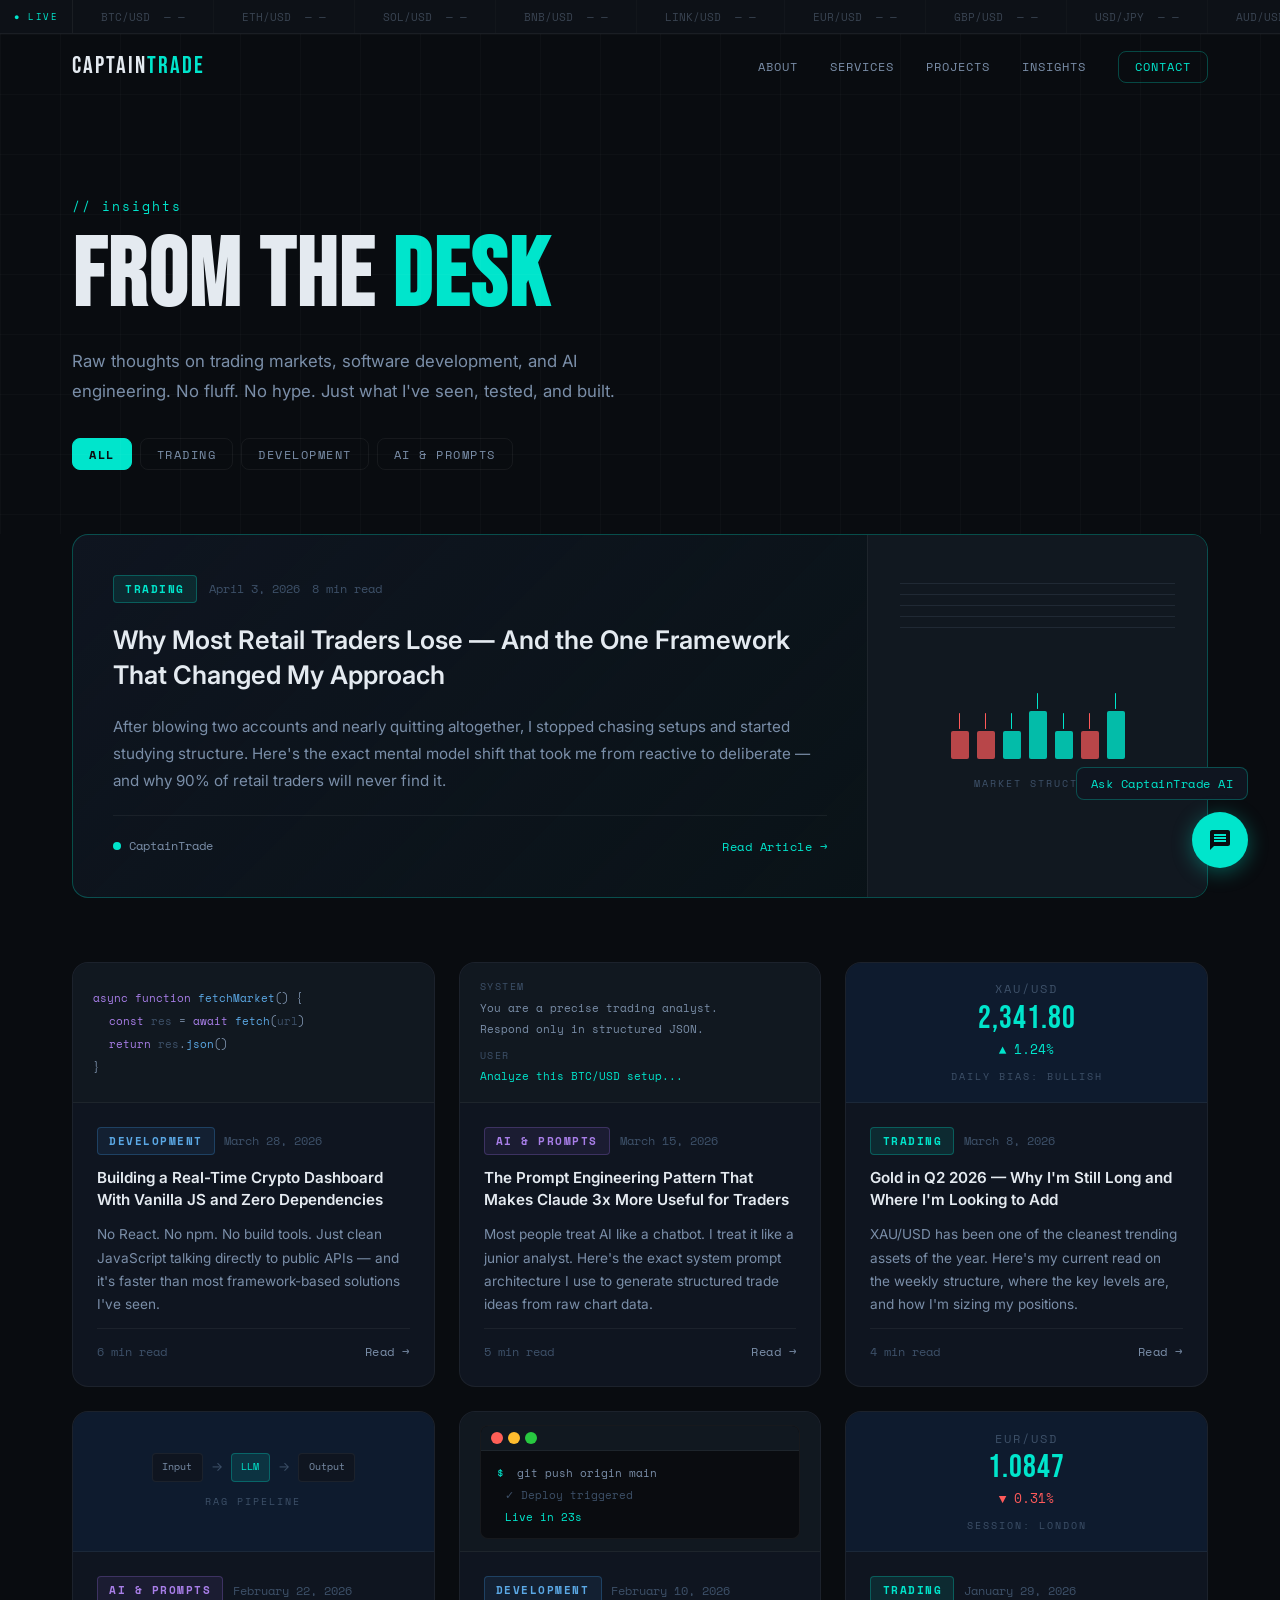
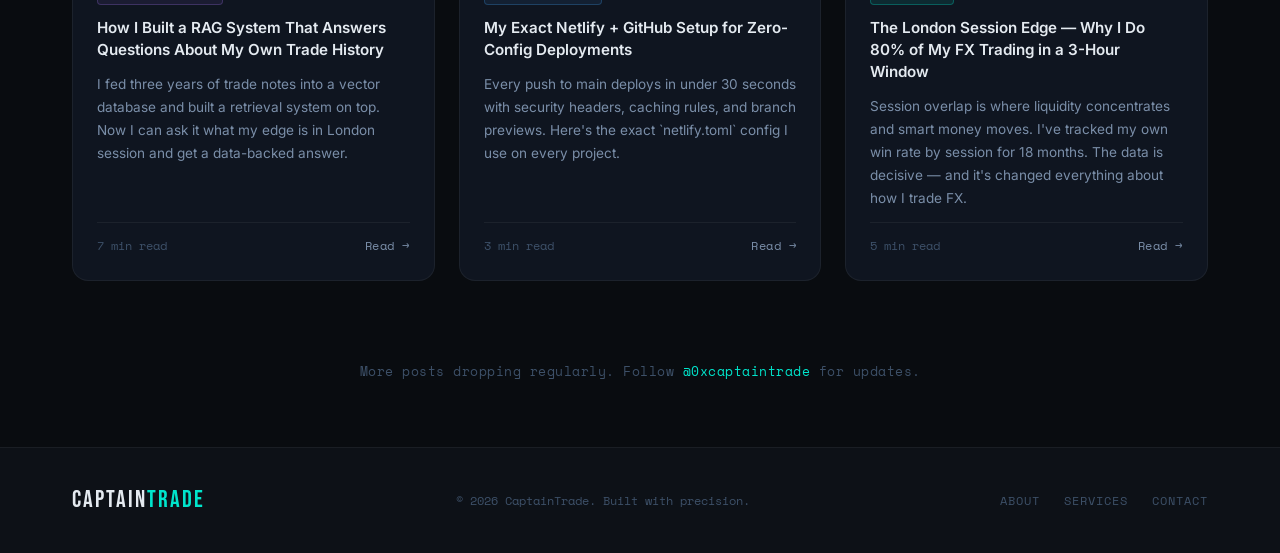
==== commit 058c9f40: "feat: AI chat widget — floating + embedded, Claude-powered" ====
--- a/blog.html
+++ b/blog.html
@@ -28,7 +28,9 @@
   <link rel="preconnect" href="https://fonts.gstatic.com" crossorigin />
   <link href="https://fonts.googleapis.com/css2?family=Space+Mono:ital,wght@0,400;0,700;1,400&family=Bebas+Neue&family=Inter:wght@300;400;500;600&display=swap" rel="stylesheet" />
   <link rel="stylesheet" href="css/style.css" />
+  <link rel="stylesheet" href="css/widget.css" />
   <link rel="stylesheet" href="css/blog.css" />
+  <script defer src="https://cloud.umami.is/script.js" data-website-id="2ce75c90-7c07-4712-918e-8b6c8e7820a1"></script>
 </head>
 <body>
 
@@ -336,5 +338,6 @@
 
   <script src="js/main.js" defer></script>
   <script src="js/blog.js" defer></script>
+  <script src="js/widget.js" defer></script>
 </body>
 </html>
--- a/css/widget.css
+++ b/css/widget.css
@@ -0,0 +1,548 @@
+/* =============================================
+   CAPTAINTRADE — widget.css
+   AI Chat Widget — floating + embedded
+   ============================================= */
+
+/* ─── FLOATING BUBBLE ─────────────────────── */
+.ct-bubble {
+  position: fixed;
+  bottom: 2rem;
+  right: 2rem;
+  z-index: 9000;
+  display: flex;
+  flex-direction: column;
+  align-items: flex-end;
+  gap: 0.75rem;
+}
+
+.ct-bubble-btn {
+  width: 56px;
+  height: 56px;
+  border-radius: 50%;
+  background: var(--accent);
+  border: none;
+  cursor: pointer;
+  display: flex;
+  align-items: center;
+  justify-content: center;
+  box-shadow: 0 4px 20px rgba(0,229,204,0.35);
+  transition: transform 0.2s ease, box-shadow 0.2s ease;
+  position: relative;
+  flex-shrink: 0;
+}
+
+.ct-bubble-btn:hover {
+  transform: scale(1.08);
+  box-shadow: 0 6px 28px rgba(0,229,204,0.5);
+}
+
+.ct-bubble-btn svg {
+  width: 24px;
+  height: 24px;
+  fill: #090C10;
+  transition: opacity 0.2s ease;
+}
+
+.ct-bubble-btn .icon-close {
+  display: none;
+}
+
+.ct-bubble-btn.open .icon-chat  { display: none; }
+.ct-bubble-btn.open .icon-close { display: block; }
+
+/* Pulse ring on bubble */
+.ct-bubble-btn::before {
+  content: '';
+  position: absolute;
+  inset: -4px;
+  border-radius: 50%;
+  border: 2px solid var(--accent);
+  opacity: 0;
+  animation: bubblePulse 2.5s ease-out infinite;
+}
+
+@keyframes bubblePulse {
+  0%   { opacity: 0.6; transform: scale(1); }
+  100% { opacity: 0;   transform: scale(1.5); }
+}
+
+/* Tooltip label */
+.ct-bubble-label {
+  background: var(--bg-card);
+  border: 1px solid var(--border-accent);
+  border-radius: var(--radius);
+  padding: 0.35rem 0.85rem;
+  font-family: var(--font-mono);
+  font-size: 0.72rem;
+  color: var(--accent);
+  letter-spacing: 0.5px;
+  white-space: nowrap;
+  animation: fadeInRight 0.3s ease;
+  pointer-events: none;
+}
+
+@keyframes fadeInRight {
+  from { opacity: 0; transform: translateX(8px); }
+  to   { opacity: 1; transform: translateX(0); }
+}
+
+/* ─── CHAT WINDOW (FLOATING) ──────────────── */
+.ct-chat-window {
+  position: fixed;
+  bottom: 5.5rem;
+  right: 2rem;
+  width: 360px;
+  max-height: 520px;
+  background: var(--bg-card);
+  border: 1px solid var(--border-accent);
+  border-radius: var(--radius-lg);
+  display: flex;
+  flex-direction: column;
+  z-index: 8999;
+  box-shadow: 0 20px 60px rgba(0,0,0,0.5);
+  transform: scale(0.95) translateY(12px);
+  opacity: 0;
+  pointer-events: none;
+  transition: transform 0.25s cubic-bezier(0.4,0,0.2,1),
+              opacity 0.25s ease;
+}
+
+.ct-chat-window.open {
+  transform: scale(1) translateY(0);
+  opacity: 1;
+  pointer-events: all;
+}
+
+/* Chat header */
+.ct-chat-header {
+  display: flex;
+  align-items: center;
+  justify-content: space-between;
+  padding: 1rem 1.25rem;
+  border-bottom: 1px solid var(--border);
+  flex-shrink: 0;
+}
+
+.ct-chat-header-left {
+  display: flex;
+  align-items: center;
+  gap: 0.6rem;
+}
+
+.ct-chat-avatar {
+  width: 32px;
+  height: 32px;
+  border-radius: 50%;
+  border: 1px solid var(--border-accent);
+  object-fit: cover;
+}
+
+.ct-chat-title {
+  font-size: 0.88rem;
+  font-weight: 600;
+  color: var(--text);
+}
+
+.ct-chat-status {
+  display: flex;
+  align-items: center;
+  gap: 0.3rem;
+  font-family: var(--font-mono);
+  font-size: 0.65rem;
+  color: var(--green);
+}
+
+.ct-status-dot {
+  width: 6px;
+  height: 6px;
+  border-radius: 50%;
+  background: var(--green);
+  animation: pulse-dot 1.5s ease-in-out infinite;
+}
+
+.ct-chat-close {
+  background: none;
+  border: none;
+  color: var(--text-dim);
+  cursor: pointer;
+  font-size: 1.1rem;
+  line-height: 1;
+  padding: 0.2rem;
+  transition: color var(--transition);
+}
+
+.ct-chat-close:hover { color: var(--text); }
+
+/* Messages area */
+.ct-messages {
+  flex: 1;
+  overflow-y: auto;
+  padding: 1rem;
+  display: flex;
+  flex-direction: column;
+  gap: 0.75rem;
+  scroll-behavior: smooth;
+}
+
+.ct-messages::-webkit-scrollbar { width: 4px; }
+.ct-messages::-webkit-scrollbar-track { background: transparent; }
+.ct-messages::-webkit-scrollbar-thumb { background: var(--border); border-radius: 2px; }
+
+/* Message bubbles */
+.ct-msg {
+  display: flex;
+  gap: 0.5rem;
+  align-items: flex-start;
+  animation: msgIn 0.2s ease;
+}
+
+@keyframes msgIn {
+  from { opacity: 0; transform: translateY(6px); }
+  to   { opacity: 1; transform: translateY(0); }
+}
+
+.ct-msg.user { flex-direction: row-reverse; }
+
+.ct-msg-avatar {
+  width: 26px;
+  height: 26px;
+  border-radius: 50%;
+  flex-shrink: 0;
+  object-fit: cover;
+  border: 1px solid var(--border);
+}
+
+.ct-msg-avatar.user-av {
+  background: var(--bg-3);
+  border-color: var(--border-mid);
+  display: flex;
+  align-items: center;
+  justify-content: center;
+  font-family: var(--font-mono);
+  font-size: 0.6rem;
+  color: var(--text-muted);
+}
+
+.ct-msg-bubble {
+  max-width: 82%;
+  padding: 0.6rem 0.9rem;
+  border-radius: 12px;
+  font-size: 0.85rem;
+  line-height: 1.6;
+}
+
+.ct-msg.bot  .ct-msg-bubble {
+  background: var(--bg-3);
+  border: 1px solid var(--border);
+  color: var(--text-muted);
+  border-radius: 4px 12px 12px 12px;
+}
+
+.ct-msg.user .ct-msg-bubble {
+  background: var(--accent-dim);
+  border: 1px solid var(--border-accent);
+  color: var(--text);
+  border-radius: 12px 4px 12px 12px;
+}
+
+/* Typing indicator */
+.ct-typing .ct-msg-bubble {
+  display: flex;
+  align-items: center;
+  gap: 4px;
+  padding: 0.75rem 1rem;
+}
+
+.ct-typing-dot {
+  width: 6px;
+  height: 6px;
+  border-radius: 50%;
+  background: var(--text-dim);
+  animation: typingBounce 1.2s ease-in-out infinite;
+}
+
+.ct-typing-dot:nth-child(2) { animation-delay: 0.15s; }
+.ct-typing-dot:nth-child(3) { animation-delay: 0.3s; }
+
+@keyframes typingBounce {
+  0%, 60%, 100% { transform: translateY(0); opacity: 0.4; }
+  30%           { transform: translateY(-5px); opacity: 1; }
+}
+
+/* Chat input area */
+.ct-chat-input-area {
+  padding: 0.75rem 1rem;
+  border-top: 1px solid var(--border);
+  display: flex;
+  gap: 0.5rem;
+  align-items: flex-end;
+  flex-shrink: 0;
+}
+
+.ct-chat-input {
+  flex: 1;
+  background: var(--bg-3);
+  border: 1px solid var(--border);
+  border-radius: var(--radius);
+  color: var(--text);
+  font-family: var(--font-body);
+  font-size: 0.85rem;
+  padding: 0.6rem 0.85rem;
+  resize: none;
+  outline: none;
+  max-height: 100px;
+  line-height: 1.5;
+  transition: border-color var(--transition);
+}
+
+.ct-chat-input::placeholder { color: var(--text-dim); }
+.ct-chat-input:focus { border-color: var(--border-accent); }
+
+.ct-chat-send {
+  width: 36px;
+  height: 36px;
+  border-radius: var(--radius);
+  background: var(--accent);
+  border: none;
+  cursor: pointer;
+  display: flex;
+  align-items: center;
+  justify-content: center;
+  flex-shrink: 0;
+  transition: background var(--transition), transform 0.15s ease;
+}
+
+.ct-chat-send:hover  { background: var(--accent-light, #33EDD4); }
+.ct-chat-send:active { transform: scale(0.95); }
+.ct-chat-send:disabled { opacity: 0.4; cursor: not-allowed; }
+
+.ct-chat-send svg {
+  width: 16px;
+  height: 16px;
+  fill: #090C10;
+}
+
+/* Powered by */
+.ct-powered {
+  text-align: center;
+  padding: 0.4rem;
+  font-family: var(--font-mono);
+  font-size: 0.6rem;
+  color: var(--text-dim);
+  letter-spacing: 0.5px;
+  border-top: 1px solid var(--border);
+}
+
+/* ─── EMBEDDED WIDGET ─────────────────────── */
+.widget-section {
+  background: var(--bg-2);
+  padding: 6rem 0;
+}
+
+.widget-inner {
+  display: grid;
+  grid-template-columns: 1fr 1fr;
+  gap: 4rem;
+  align-items: center;
+}
+
+.widget-left { }
+
+.widget-left .section-label { margin-bottom: 0.75rem; }
+
+.widget-title {
+  font-family: var(--font-display);
+  font-size: clamp(2.2rem, 4vw, 3.2rem);
+  line-height: 1.05;
+  letter-spacing: 1px;
+  margin-bottom: 1rem;
+}
+
+.widget-desc {
+  color: var(--text-muted);
+  font-size: 0.98rem;
+  line-height: 1.8;
+  margin-bottom: 1.5rem;
+}
+
+.widget-capabilities {
+  display: flex;
+  flex-direction: column;
+  gap: 0.6rem;
+}
+
+.widget-cap {
+  display: flex;
+  align-items: center;
+  gap: 0.6rem;
+  font-size: 0.85rem;
+  color: var(--text-muted);
+}
+
+.widget-cap-dot {
+  width: 6px;
+  height: 6px;
+  border-radius: 50%;
+  background: var(--accent);
+  flex-shrink: 0;
+}
+
+/* Embedded chat box */
+.widget-chat-box {
+  background: var(--bg-card);
+  border: 1px solid var(--border-accent);
+  border-radius: var(--radius-lg);
+  overflow: hidden;
+  display: flex;
+  flex-direction: column;
+  height: 460px;
+}
+
+.widget-chat-header {
+  display: flex;
+  align-items: center;
+  gap: 0.75rem;
+  padding: 1rem 1.25rem;
+  border-bottom: 1px solid var(--border);
+  background: var(--bg-3);
+  flex-shrink: 0;
+}
+
+.widget-chat-avatar {
+  width: 36px;
+  height: 36px;
+  border-radius: 50%;
+  border: 2px solid var(--accent);
+  object-fit: cover;
+}
+
+.widget-chat-name {
+  font-size: 0.9rem;
+  font-weight: 600;
+  color: var(--text);
+}
+
+.widget-chat-sub {
+  font-family: var(--font-mono);
+  font-size: 0.65rem;
+  color: var(--accent);
+  display: flex;
+  align-items: center;
+  gap: 0.3rem;
+}
+
+.widget-messages {
+  flex: 1;
+  overflow-y: auto;
+  padding: 1rem;
+  display: flex;
+  flex-direction: column;
+  gap: 0.75rem;
+  scroll-behavior: smooth;
+}
+
+.widget-messages::-webkit-scrollbar { width: 4px; }
+.widget-messages::-webkit-scrollbar-thumb { background: var(--border); border-radius: 2px; }
+
+.widget-input-area {
+  padding: 0.85rem 1rem;
+  border-top: 1px solid var(--border);
+  display: flex;
+  gap: 0.5rem;
+  align-items: flex-end;
+  flex-shrink: 0;
+}
+
+.widget-input {
+  flex: 1;
+  background: var(--bg-3);
+  border: 1px solid var(--border);
+  border-radius: var(--radius);
+  color: var(--text);
+  font-family: var(--font-body);
+  font-size: 0.88rem;
+  padding: 0.65rem 0.9rem;
+  resize: none;
+  outline: none;
+  max-height: 100px;
+  line-height: 1.5;
+  transition: border-color var(--transition);
+}
+
+.widget-input::placeholder { color: var(--text-dim); }
+.widget-input:focus { border-color: var(--border-accent); }
+
+.widget-send {
+  width: 38px;
+  height: 38px;
+  border-radius: var(--radius);
+  background: var(--accent);
+  border: none;
+  cursor: pointer;
+  display: flex;
+  align-items: center;
+  justify-content: center;
+  flex-shrink: 0;
+  transition: background var(--transition), transform 0.15s ease;
+}
+
+.widget-send:hover  { filter: brightness(1.1); }
+.widget-send:active { transform: scale(0.95); }
+.widget-send:disabled { opacity: 0.4; cursor: not-allowed; }
+
+.widget-send svg { width: 16px; height: 16px; fill: #090C10; }
+
+.widget-powered {
+  text-align: center;
+  padding: 0.4rem;
+  font-family: var(--font-mono);
+  font-size: 0.6rem;
+  color: var(--text-dim);
+  border-top: 1px solid var(--border);
+}
+
+/* Suggested questions */
+.widget-suggestions {
+  display: flex;
+  flex-wrap: wrap;
+  gap: 0.4rem;
+  padding: 0 1rem 0.75rem;
+  flex-shrink: 0;
+}
+
+.widget-suggestion {
+  font-family: var(--font-mono);
+  font-size: 0.68rem;
+  padding: 0.3rem 0.7rem;
+  border: 1px solid var(--border);
+  border-radius: 20px;
+  background: transparent;
+  color: var(--text-muted);
+  cursor: pointer;
+  transition: all var(--transition);
+  white-space: nowrap;
+}
+
+.widget-suggestion:hover {
+  border-color: var(--border-accent);
+  color: var(--accent);
+  background: var(--accent-dim);
+}
+
+/* ─── RESPONSIVE ──────────────────────────── */
+@media (max-width: 900px) {
+  .widget-inner {
+    grid-template-columns: 1fr;
+    gap: 2.5rem;
+  }
+}
+
+@media (max-width: 480px) {
+  .ct-chat-window {
+    right: 0.75rem;
+    left: 0.75rem;
+    width: auto;
+    bottom: 5rem;
+  }
+  .ct-bubble { right: 1rem; bottom: 1rem; }
+}
